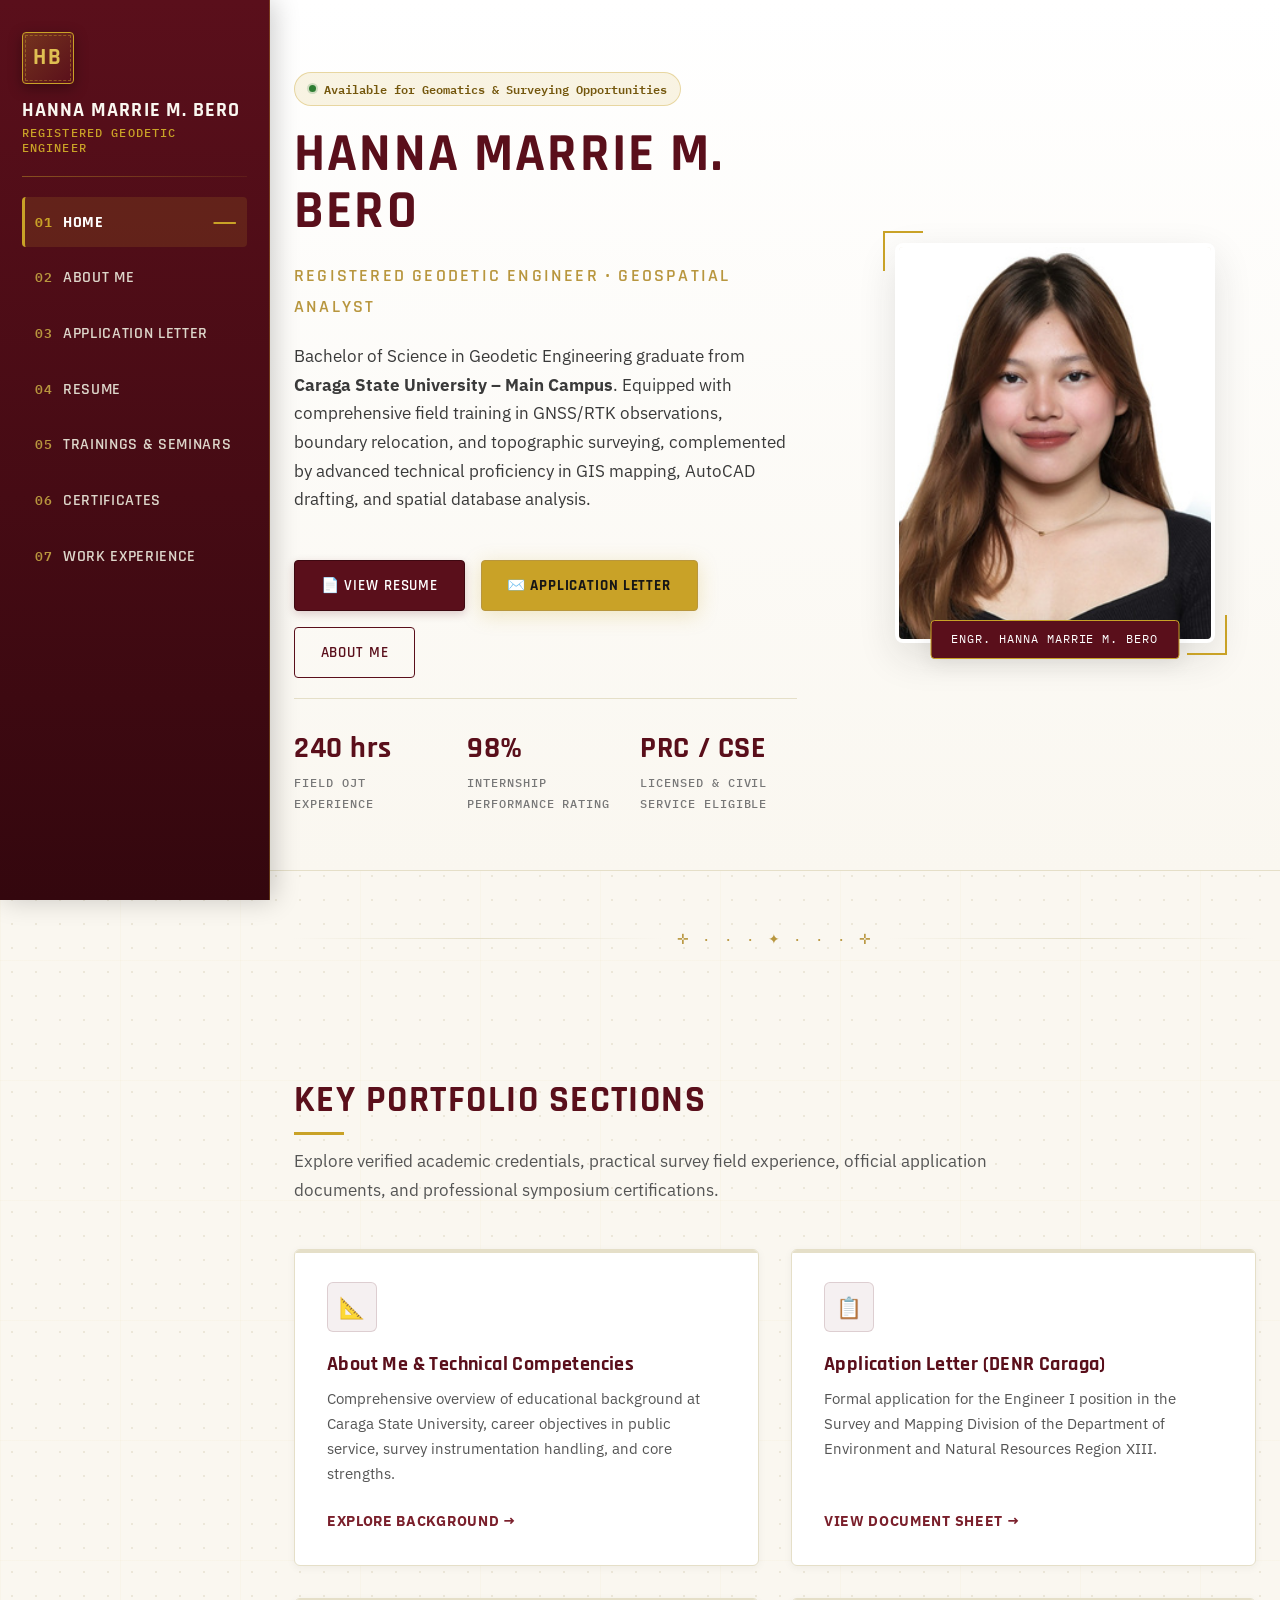
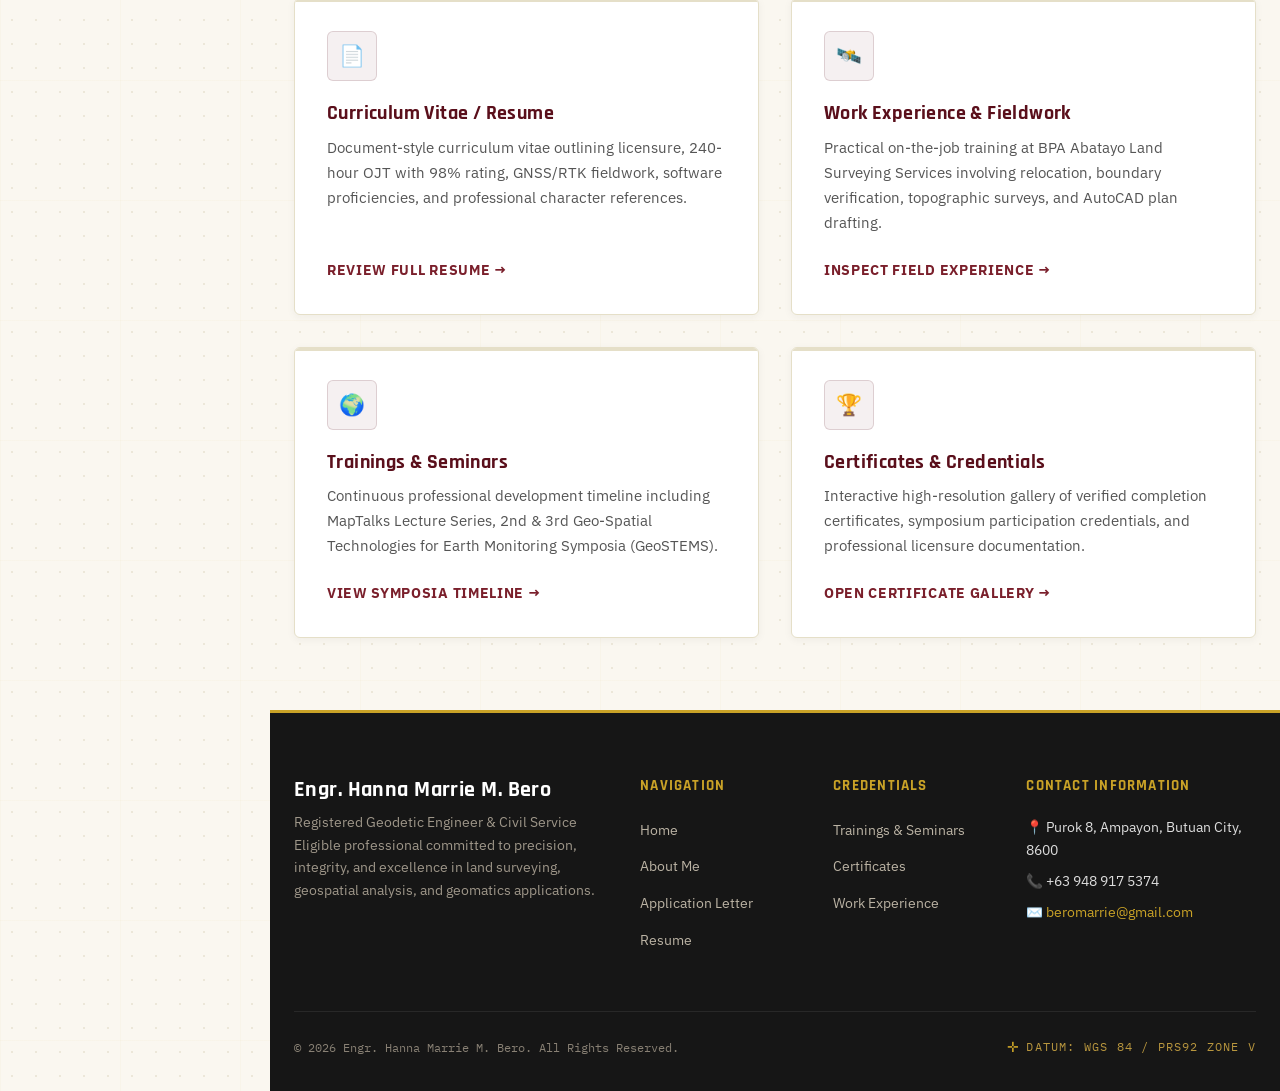
==== index.html @ 8573efa8 "Add files via upload" ====
<!DOCTYPE html>
<html lang="en">
<head>
  <meta charset="UTF-8">
  <meta name="viewport" content="width=device-width, initial-scale=1.0">
  <title>Hanna Marrie M. Bero | Registered Geodetic Engineer - Professional ePortfolio</title>
  <meta name="description" content="Official ePortfolio of Hanna Marrie M. Bero, Registered Geodetic Engineer and BS Geodetic Engineering graduate from Caraga State University. Specializing in land surveying, GIS, remote sensing, and cartography.">
  <link rel="preconnect" href="https://fonts.googleapis.com">
  <link rel="preconnect" href="https://fonts.gstatic.com" crossorigin>
  <link href="https://fonts.googleapis.com/css2?family=IBM+Plex+Mono:wght@400;500;600&family=IBM+Plex+Sans:ital,wght@0,300;0,400;0,500;0,600;0,700;1,400&family=Rajdhani:wght@500;600;700&display=swap" rel="stylesheet">
  <link rel="stylesheet" href="assets/css/style.css">
  <link rel="icon" href="data:image/svg+xml,<svg xmlns=%22http://www.w3.org/2000/svg%22 viewBox=%220 0 100 100%22><text y=%22.9em%22 font-size=%2290%22>📐</text></svg>">
</head>
<body class="bg-grid-overlay">

  <!-- Primary Site Header & Navigation -->
    <!-- Mobile Header (Visible only on mobile/tablet screens <= 992px) -->
  <!-- Mobile Header (Visible only on mobile/tablet screens <= 992px) -->
  <header class="mobile-topbar">
    <div class="mobile-topbar-left">
      <button id="sidebarToggle" class="mobile-toggle-btn" aria-label="Open Navigation Menu">☰</button>
      <a href="index.html" class="mobile-brand">
        <div class="mobile-brand-monogram">HB</div>
        <div class="mobile-brand-text">
          <div class="mobile-brand-name">Hanna Marrie M. Bero</div>
          <div class="mobile-brand-title">Registered Geodetic Engineer</div>
        </div>
      </a>
    </div>
  </header>

  <!-- Sidebar Backdrop (for Mobile Drawer) -->
  <div id="sidebarBackdrop" class="sidebar-backdrop"></div>

  <!-- Primary Fixed Vertical Sidebar Navigation -->
  <aside id="sidebarNav" class="sidebar-nav" aria-label="Primary Navigation">
    <div class="sidebar-header">
      <button id="sidebarCloseBtn" class="sidebar-close-btn" aria-label="Close Navigation">&times;</button>
      <a href="index.html" class="sidebar-brand">
        <div class="sidebar-monogram">HB</div>
        <div class="sidebar-brand-text">
          <div class="sidebar-name">HANNA MARRIE M. BERO</div>
          <div class="sidebar-title">Registered Geodetic Engineer</div>
        </div>
      </a>
    </div>

    <div class="sidebar-divider"></div>

    <nav class="sidebar-menu">
      <a href="index.html" class="sidebar-nav-item active">
        <span class="nav-num">01</span>
        <span class="nav-label">Home</span>
        <span class="active-indicator">━━━</span>
      </a>
      <a href="about.html" class="sidebar-nav-item">
        <span class="nav-num">02</span>
        <span class="nav-label">About Me</span>
      </a>
      <a href="application-letter.html" class="sidebar-nav-item">
        <span class="nav-num">03</span>
        <span class="nav-label">Application Letter</span>
      </a>
      <a href="resume.html" class="sidebar-nav-item">
        <span class="nav-num">04</span>
        <span class="nav-label">Resume</span>
      </a>
      <a href="trainings.html" class="sidebar-nav-item">
        <span class="nav-num">05</span>
        <span class="nav-label">Trainings & Seminars</span>
      </a>
      <a href="certificates.html" class="sidebar-nav-item">
        <span class="nav-num">06</span>
        <span class="nav-label">Certificates</span>
      </a>
      <a href="experience.html" class="sidebar-nav-item">
        <span class="nav-num">07</span>
        <span class="nav-label">Work Experience</span>
      </a>
    </nav>
  </aside>

  <!-- Main Content -->
  <div class="site-main-layout">
  <main>
    <!-- Editorial Hero Section -->
    <section class="hero-section">
      <div class="container hero-grid">
        <div class="hero-content">
          <div class="hero-status-tag">
            <span class="status-dot"></span>
            <span>Available for Geomatics & Surveying Opportunities</span>
          </div>

          <h1 class="hero-name">HANNA MARRIE M. BERO</h1>
          <div class="hero-title">
            REGISTERED GEODETIC ENGINEER • GEOSPATIAL ANALYST
          </div>

          <p class="hero-bio">
            Bachelor of Science in Geodetic Engineering graduate from <strong>Caraga State University – Main Campus</strong>. Equipped with comprehensive field training in GNSS/RTK observations, boundary relocation, and topographic surveying, complemented by advanced technical proficiency in GIS mapping, AutoCAD drafting, and spatial database analysis.
          </p>

          <div class="hero-actions">
            <a href="resume.html" class="btn btn-primary">
              <span>📄 View Resume</span>
            </a>
            <a href="application-letter.html" class="btn btn-gold">
              <span>✉️ Application Letter</span>
            </a>
            <a href="about.html" class="btn btn-outline">
              <span>About Me</span>
            </a>
          </div>

          <div class="hero-highlights">
            <div class="stat-card">
              <span class="stat-number">240 hrs</span>
              <span class="stat-label">Field OJT Experience</span>
            </div>
            <div class="stat-card">
              <span class="stat-number">98%</span>
              <span class="stat-label">Internship Performance Rating</span>
            </div>
            <div class="stat-card">
              <span class="stat-number">PRC / CSE</span>
              <span class="stat-label">Licensed & Civil Service Eligible</span>
            </div>
          </div>
        </div>

        <!-- Portrait Frame with Precision Survey Reticles -->
        <div class="hero-visual">
          <div class="portrait-frame">
            <div class="portrait-container">
              <img src="assets/images/hanna-marrie-bero.jpg" alt="Engr. Hanna Marrie M. Bero - Registered Geodetic Engineer" class="portrait-image">
            </div>
            <div class="portrait-badge">
              ENGR. HANNA MARRIE M. BERO
            </div>
          </div>
        </div>
      </div>
    </section>

    <!-- Geospatial Divider -->
    <div class="container">
      <div class="geodetic-divider">
        <span class="geodetic-divider-icon">✛ · · · ✦ · · · ✛</span>
      </div>
    </div>

    <!-- Portfolio Quick Overview Section -->
    <section class="overview-section">
      <div class="container">
        <div class="section-header">
          <h2 class="section-title">Key Portfolio Sections</h2>
          <p class="section-lead">
            Explore verified academic credentials, practical survey field experience, official application documents, and professional symposium certifications.
          </p>
        </div>

        <div class="overview-grid">
          <!-- Card 1: About Me -->
          <div class="overview-card">
            <div class="card-icon-box">📐</div>
            <h3 class="card-title">About Me & Technical Competencies</h3>
            <p class="card-description">
              Comprehensive overview of educational background at Caraga State University, career objectives in public service, survey instrumentation handling, and core strengths.
            </p>
            <a href="about.html" class="card-link">Explore Background →</a>
          </div>

          <!-- Card 2: Application Letter -->
          <div class="overview-card">
            <div class="card-icon-box">📋</div>
            <h3 class="card-title">Application Letter (DENR Caraga)</h3>
            <p class="card-description">
              Formal application for the Engineer I position in the Survey and Mapping Division of the Department of Environment and Natural Resources Region XIII.
            </p>
            <a href="application-letter.html" class="card-link">View Document Sheet →</a>
          </div>

          <!-- Card 3: Resume -->
          <div class="overview-card">
            <div class="card-icon-box">📄</div>
            <h3 class="card-title">Curriculum Vitae / Resume</h3>
            <p class="card-description">
              Document-style curriculum vitae outlining licensure, 240-hour OJT with 98% rating, GNSS/RTK fieldwork, software proficiencies, and professional character references.
            </p>
            <a href="resume.html" class="card-link">Review Full Resume →</a>
          </div>

          <!-- Card 4: Work Experience -->
          <div class="overview-card">
            <div class="card-icon-box">🛰️</div>
            <h3 class="card-title">Work Experience & Fieldwork</h3>
            <p class="card-description">
              Practical on-the-job training at BPA Abatayo Land Surveying Services involving relocation, boundary verification, topographic surveys, and AutoCAD plan drafting.
            </p>
            <a href="experience.html" class="card-link">Inspect Field Experience →</a>
          </div>

          <!-- Card 5: Trainings & Seminars -->
          <div class="overview-card">
            <div class="card-icon-box">🌍</div>
            <h3 class="card-title">Trainings & Seminars</h3>
            <p class="card-description">
              Continuous professional development timeline including MapTalks Lecture Series, 2nd & 3rd Geo-Spatial Technologies for Earth Monitoring Symposia (GeoSTEMS).
            </p>
            <a href="trainings.html" class="card-link">View Symposia Timeline →</a>
          </div>

          <!-- Card 6: Certificates -->
          <div class="overview-card">
            <div class="card-icon-box">🏆</div>
            <h3 class="card-title">Certificates & Credentials</h3>
            <p class="card-description">
              Interactive high-resolution gallery of verified completion certificates, symposium participation credentials, and professional licensure documentation.
            </p>
            <a href="certificates.html" class="card-link">Open Certificate Gallery →</a>
          </div>
        </div>
      </div>
    </section>
  </main>

  <!-- Site Footer -->
  <footer class="site-footer">
    <div class="container">
      <div class="footer-grid">
        <div class="footer-brand">
          <h3>Engr. Hanna Marrie M. Bero</h3>
          <p>
            Registered Geodetic Engineer & Civil Service Eligible professional committed to precision, integrity, and excellence in land surveying, geospatial analysis, and geomatics applications.
          </p>
        </div>

        <div class="footer-col">
          <h4>Navigation</h4>
          <ul class="footer-nav">
            <li><a href="index.html">Home</a></li>
            <li><a href="about.html">About Me</a></li>
            <li><a href="application-letter.html">Application Letter</a></li>
            <li><a href="resume.html">Resume</a></li>
          </ul>
        </div>

        <div class="footer-col">
          <h4>Credentials</h4>
          <ul class="footer-nav">
            <li><a href="trainings.html">Trainings & Seminars</a></li>
            <li><a href="certificates.html">Certificates</a></li>
            <li><a href="experience.html">Work Experience</a></li>
          </ul>
        </div>

        <div class="footer-col">
          <h4>Contact Information</h4>
          <p style="font-size:0.85rem; margin-bottom:0.5rem; color:#DDD;">📍 Purok 8, Ampayon, Butuan City, 8600</p>
          <p style="font-size:0.85rem; margin-bottom:0.5rem; color:#DDD;">📞 +63 948 917 5374</p>
          <p style="font-size:0.85rem; margin-bottom:0.5rem; color:#DDD;">✉️ <a href="mailto:beromarrie@gmail.com" style="color:var(--color-gold);">beromarrie@gmail.com</a></p>
        </div>
      </div>

      <div class="footer-bottom">
        <div>© 2026 Engr. Hanna Marrie M. Bero. All Rights Reserved.</div>
        <div class="coordinate-tag">DATUM: WGS 84 / PRS92 ZONE V</div>
      </div>
    </div>
  </footer>
  </div>

  <script src="assets/js/main.js"></script>
</body>
</html>
---- assets/css/style.css ----
/* ==========================================================================
   GEODETIC ENGINEERING ePORTFOLIO - DESIGN SYSTEM
   Engineering & Geospatial Theme: Rajdhani, IBM Plex Sans & IBM Plex Mono
   Deep Maroon, Gold, Cream & Charcoal
   ========================================================================== */

@import url('https://fonts.googleapis.com/css2?family=IBM+Plex+Mono:wght@400;500;600&family=IBM+Plex+Sans:ital,wght@0,300;0,400;0,500;0,600;0,700;1,400&family=Rajdhani:wght@500;600;700&display=swap');

:root {
  /* Brand Color Palette */
  --color-maroon-deep: #5A0F1B;
  --color-maroon-rich: #7A1F2B;
  --color-maroon-dark: #3E0811;
  --color-maroon-light: #942939;
  --color-maroon-subtle: rgba(90, 15, 27, 0.06);

  --color-gold: #C9A227;
  --color-gold-muted: #B8963E;
  --color-gold-light: #DFBF52;
  --color-gold-soft: rgba(201, 162, 39, 0.12);
  --color-gold-border: rgba(201, 162, 39, 0.35);

  --color-cream: #FAF7F0;
  --color-cream-light: #FCFAF6;
  --color-cream-dark: #F0EADB;
  --color-white: #FFFFFF;

  --color-charcoal: #222222;
  --color-charcoal-deep: #161616;
  --color-charcoal-light: #3A3A3A;
  --color-slate: #555555;
  --color-muted: #777777;
  --color-border: #E5DFC8;
  --color-border-light: #ECE7D9;

  /* Typography System (Engineering / Geospatial Identity) */
  --font-heading: 'Rajdhani', -apple-system, BlinkMacSystemFont, 'Segoe UI', Roboto, sans-serif;
  --font-sans: 'IBM Plex Sans', -apple-system, BlinkMacSystemFont, 'Segoe UI', Roboto, sans-serif;
  --font-mono: 'IBM Plex Mono', 'SFMono-Regular', Consolas, 'Liberation Mono', Menlo, monospace;

  /* Aliases */
  --font-editorial: var(--font-heading);
  --font-serif: var(--font-heading);

  /* Elevation & Shadows */
  --shadow-sm: 0 2px 8px rgba(34, 34, 34, 0.05);
  --shadow-md: 0 6px 20px rgba(34, 34, 34, 0.08);
  --shadow-lg: 0 14px 38px rgba(34, 34, 34, 0.12);
  --shadow-paper: 0 10px 35px rgba(0, 0, 0, 0.10), 0 2px 6px rgba(0, 0, 0, 0.06);
  --shadow-gold: 0 4px 20px rgba(201, 162, 39, 0.25);

  /* Layout */
  --max-width: 1200px;
  --header-height: 80px;
  --sidebar-width: 270px;
  --transition: all 0.25s cubic-bezier(0.16, 1, 0.3, 1);
}

/* ==========================================================================
   Base & Reset
   ========================================================================== */
*, *::before, *::after {
  box-sizing: border-box;
  margin: 0;
  padding: 0;
}

html {
  scroll-behavior: smooth;
  font-size: 16px;
  background-color: var(--color-cream);
  color: var(--color-charcoal);
}

html, body {
  overflow-x: hidden;
  max-width: 100vw;
  width: 100%;
}

body {
  font-family: var(--font-sans);
  line-height: 1.7;
  color: var(--color-charcoal);
  background-color: var(--color-cream);
  overflow-x: hidden;
  min-height: 100vh;
  display: flex;
  flex-direction: column;
}

/* Geodetic Grid Background Pattern */
.bg-grid-overlay {
  background-image: 
    radial-gradient(var(--color-border-light) 1px, transparent 1px),
    linear-gradient(to right, rgba(201, 162, 39, 0.03) 1px, transparent 1px),
    linear-gradient(to bottom, rgba(201, 162, 39, 0.03) 1px, transparent 1px);
  background-size: 24px 24px, 120px 120px, 120px 120px;
}

/* Typography Defaults */
h1, h2, h3, h4, h5, h6 {
  color: var(--color-maroon-deep);
  font-family: var(--font-heading);
  font-weight: 700;
  line-height: 1.2;
  letter-spacing: 0.03em;
}

h1, h2 {
  font-family: var(--font-heading);
  letter-spacing: 0.03em;
}

h3, h4 {
  font-family: var(--font-heading);
  letter-spacing: 0.02em;
}

p {
  font-family: var(--font-sans);
  font-size: 0.98rem;
  line-height: 1.7;
  margin-bottom: 1.15rem;
  color: var(--color-charcoal-light);
}

p:last-child {
  margin-bottom: 0;
}

a {
  color: var(--color-maroon-rich);
  text-decoration: none;
  transition: var(--transition);
}

a:hover {
  color: var(--color-gold);
}

img {
  max-width: 100%;
  height: auto;
  display: block;
}

/* Container */
.container {
  width: 100%;
  max-width: var(--max-width);
  margin-left: auto;
  margin-right: auto;
  padding-left: 1.5rem;
  padding-right: 1.5rem;
}

/* Coordinate / Reticle Accents */
.coordinate-tag {
  font-family: var(--font-mono);
  font-size: 0.75rem;
  letter-spacing: 0.1em;
  color: var(--color-gold-muted);
  text-transform: uppercase;
  display: inline-flex;
  align-items: center;
  gap: 0.4rem;
}

.coordinate-tag::before {
  content: "✛";
  color: var(--color-gold);
  font-size: 0.85rem;
}

/* Top Utility Banner */
.top-meta-bar {
  background-color: var(--color-charcoal-deep);
  color: #D2CABA;
  font-size: 0.78rem;
  font-family: var(--font-mono);
  border-bottom: 1px solid rgba(201, 162, 39, 0.25);
  padding: 0.4rem 0;
}

.top-meta-inner {
  display: flex;
  justify-content: space-between;
  align-items: center;
  flex-wrap: wrap;
  gap: 0.5rem;
}

.meta-group {
  display: flex;
  align-items: center;
  gap: 1.25rem;
}

.meta-item {
  display: inline-flex;
  align-items: center;
  gap: 0.4rem;
}

.meta-item i, .meta-item span.icon {
  color: var(--color-gold);
}

/* ==========================================================================
   Left-Side Vertical Navigation & App Layout
   ========================================================================== */

/* Fixed Vertical Sidebar (Desktop) */
.sidebar-nav {
  position: fixed;
  top: 0;
  left: 0;
  bottom: 0;
  width: var(--sidebar-width);
  height: 100vh;
  background: linear-gradient(180deg, #5A0F1B 0%, #460B14 55%, #34070E 100%);
  border-right: 1px solid rgba(201, 162, 39, 0.3);
  box-shadow: 4px 0 25px rgba(0, 0, 0, 0.2);
  display: flex;
  flex-direction: column;
  justify-content: space-between;
  z-index: 1050;
  overflow-y: auto;
  overflow-x: hidden;
  padding: 2rem 1.35rem 1.5rem;
  transition: transform 0.3s cubic-bezier(0.4, 0, 0.2, 1);
}

.sidebar-nav::-webkit-scrollbar {
  width: 4px;
}
.sidebar-nav::-webkit-scrollbar-thumb {
  background: rgba(201, 162, 39, 0.25);
  border-radius: 4px;
}

/* Sidebar Close Button (Mobile Only) */
.sidebar-close-btn {
  display: none;
  position: absolute;
  top: 1rem;
  right: 1rem;
  background: rgba(255, 255, 255, 0.08);
  border: 1px solid rgba(201, 162, 39, 0.35);
  color: var(--color-gold);
  font-size: 1.3rem;
  width: 32px;
  height: 32px;
  border-radius: 4px;
  cursor: pointer;
  align-items: center;
  justify-content: center;
  line-height: 1;
  transition: var(--transition);
}
.sidebar-close-btn:hover {
  background: rgba(201, 162, 39, 0.25);
  color: #FFFFFF;
}

/* Sidebar Header & Monogram */
.sidebar-header {
  position: relative;
}

.sidebar-brand {
  display: flex;
  flex-direction: column;
  gap: 0.9rem;
  text-decoration: none;
}

.sidebar-monogram {
  width: 52px;
  height: 52px;
  background: linear-gradient(135deg, rgba(201, 162, 39, 0.25), rgba(90, 15, 27, 0.9));
  border: 1.5px solid var(--color-gold);
  border-radius: 4px;
  display: flex;
  align-items: center;
  justify-content: center;
  color: var(--color-gold-light);
  font-family: var(--font-heading);
  font-weight: 700;
  font-size: 1.45rem;
  letter-spacing: 0.05em;
  box-shadow: 0 4px 14px rgba(0, 0, 0, 0.35);
  position: relative;
}

.sidebar-monogram::after {
  content: "";
  position: absolute;
  inset: 2px;
  border: 1px dashed rgba(201, 162, 39, 0.45);
  pointer-events: none;
}

.sidebar-brand-text {
  display: flex;
  flex-direction: column;
  gap: 0.25rem;
}

.sidebar-name {
  font-family: var(--font-heading);
  font-size: 1.25rem;
  font-weight: 700;
  color: #FAF7F0;
  letter-spacing: 0.06em;
  text-transform: uppercase;
  line-height: 1.2;
}

.sidebar-title {
  font-family: var(--font-mono);
  font-size: 0.72rem;
  font-weight: 500;
  color: var(--color-gold);
  letter-spacing: 0.1em;
  text-transform: uppercase;
  line-height: 1.3;
}

/* Sidebar Thin Gold Divider */
.sidebar-divider {
  height: 1px;
  background: linear-gradient(90deg, rgba(201, 162, 39, 0.45) 0%, rgba(201, 162, 39, 0.1) 100%);
  margin: 1.25rem 0 1.25rem;
}

/* Vertical Menu Items */
.sidebar-menu {
  display: flex;
  flex-direction: column;
  gap: 0.35rem;
  list-style: none;
  padding: 0;
  margin: 0;
  flex-grow: 1;
}

.sidebar-nav-item {
  display: flex;
  align-items: center;
  padding: 0.7rem 0.85rem;
  border-radius: 4px;
  text-decoration: none;
  font-family: var(--font-heading);
  font-size: 1.02rem;
  font-weight: 600;
  letter-spacing: 0.04em;
  color: #DDD6CA;
  transition: all 0.22s ease;
  position: relative;
}

.sidebar-nav-item .nav-num {
  font-family: var(--font-mono);
  font-size: 0.8rem;
  font-weight: 600;
  color: var(--color-gold-muted);
  width: 28px;
  letter-spacing: 0.05em;
  transition: color 0.2s ease;
}

.sidebar-nav-item .nav-label {
  flex-grow: 1;
  letter-spacing: 0.04em;
  text-transform: uppercase;
  white-space: nowrap;
  transition: color 0.2s ease;
}

.sidebar-nav-item .active-indicator {
  display: none;
  color: var(--color-gold);
  font-family: var(--font-mono);
  font-size: 0.85rem;
  font-weight: 700;
  letter-spacing: -0.1em;
  margin-left: 0.5rem;
}

.sidebar-nav-item:hover {
  background: rgba(201, 162, 39, 0.1);
  color: #FFFFFF;
  transform: translateX(3px);
}

.sidebar-nav-item:hover .nav-num {
  color: var(--color-gold);
}

/* Active Page Indicator (Subtle highlight, gold accent, clean & non-bulky) */
.sidebar-nav-item.active {
  background: rgba(201, 162, 39, 0.14);
  color: #FFFFFF;
  border-left: 3px solid var(--color-gold);
  padding-left: calc(0.85rem - 3px);
}

.sidebar-nav-item.active .nav-num {
  color: var(--color-gold);
  font-weight: 700;
}

.sidebar-nav-item.active .nav-label {
  color: #FFFFFF;
  font-weight: 700;
}

.sidebar-nav-item.active .active-indicator {
  display: inline-block;
}

/* Main Website Content Area (Starts After Sidebar) */
.site-main-layout {
  margin-left: var(--sidebar-width);
  width: calc(100% - var(--sidebar-width));
  min-height: 100vh;
  display: flex;
  flex-direction: column;
  position: relative;
  background-color: var(--color-bg-primary);
  transition: margin-left 0.3s ease, width 0.3s ease;
}

.site-main-layout > main {
  flex-grow: 1;
}

/* Mobile Topbar & Overlay (Hidden on Desktop) */
.mobile-topbar {
  display: none;
}

.sidebar-backdrop {
  display: none;
  position: fixed;
  inset: 0;
  background: rgba(18, 18, 20, 0.68);
  backdrop-filter: blur(3px);
  z-index: 1040;
  opacity: 0;
  transition: opacity 0.3s ease;
}

/* ==========================================================================
   Buttons & UI Elements
   ========================================================================== */
.btn {
  display: inline-flex;
  align-items: center;
  justify-content: center;
  gap: 0.55rem;
  padding: 0.75rem 1.6rem;
  font-size: 0.92rem;
  font-weight: 600;
  letter-spacing: 0.06em;
  border-radius: 4px;
  cursor: pointer;
  transition: var(--transition);
  border: 1px solid transparent;
  text-transform: uppercase;
  font-family: var(--font-heading);
}

.btn-primary {
  background-color: var(--color-maroon-deep);
  color: var(--color-white);
  border-color: var(--color-maroon-dark);
  box-shadow: 0 3px 10px rgba(90, 15, 27, 0.2);
}

.btn-primary:hover {
  background-color: var(--color-maroon-rich);
  color: var(--color-cream);
  border-color: var(--color-gold);
  transform: translateY(-2px);
  box-shadow: 0 6px 16px rgba(90, 15, 27, 0.3);
}

.btn-gold {
  background-color: var(--color-gold);
  color: var(--color-charcoal-deep);
  border-color: var(--color-gold-muted);
  box-shadow: var(--shadow-gold);
  font-weight: 700;
}

.btn-gold:hover {
  background-color: var(--color-gold-light);
  transform: translateY(-2px);
  box-shadow: 0 6px 22px rgba(201, 162, 39, 0.35);
}

.btn-outline {
  background-color: transparent;
  color: var(--color-maroon-deep);
  border: 1.5px solid var(--color-maroon-deep);
}

.btn-outline:hover {
  background-color: var(--color-maroon-deep);
  color: var(--color-white);
  transform: translateY(-2px);
}

.btn-outline-gold {
  background-color: transparent;
  color: var(--color-gold-muted);
  border: 1.5px solid var(--color-gold);
}

.btn-outline-gold:hover {
  background-color: var(--color-gold);
  color: var(--color-charcoal-deep);
  transform: translateY(-2px);
}

.btn-sm {
  padding: 0.45rem 1rem;
  font-size: 0.78rem;
}

/* Badge Styles */
.badge {
  display: inline-flex;
  align-items: center;
  gap: 0.35rem;
  padding: 0.3rem 0.75rem;
  font-size: 0.75rem;
  font-weight: 600;
  text-transform: uppercase;
  letter-spacing: 0.06em;
  border-radius: 4px;
}

.badge-maroon {
  background-color: var(--color-maroon-subtle);
  color: var(--color-maroon-deep);
  border: 1px solid rgba(90, 15, 27, 0.2);
}

.badge-gold {
  background-color: var(--color-gold-soft);
  color: #7D6315;
  border: 1px solid var(--color-gold-border);
}

.badge-outline {
  border: 1px solid var(--color-border);
  color: var(--color-slate);
}

/* Section Header Component */
.section-header {
  margin-bottom: 2.8rem;
  position: relative;
}

.section-eyebrow {
  display: none !important;
}

.section-title {
  font-family: var(--font-heading);
  font-size: 2.3rem;
  font-weight: 700;
  letter-spacing: 0.04em;
  text-transform: uppercase;
  color: var(--color-maroon-deep);
  position: relative;
  display: inline-block;
  padding-bottom: 0.75rem;
}

.section-title::after {
  content: "";
  position: absolute;
  bottom: 0;
  left: 0;
  width: 50px;
  height: 3px;
  background-color: var(--color-gold);
}

.section-lead {
  font-family: var(--font-sans);
  font-size: 1.05rem;
  color: var(--color-slate);
  max-width: 720px;
  margin-top: 0.75rem;
  line-height: 1.7;
}

/* Section Divider with Surveyor Crosshair */
.geodetic-divider {
  display: flex;
  align-items: center;
  justify-content: center;
  gap: 1rem;
  margin: 3.5rem 0;
  color: var(--color-gold);
}

.geodetic-divider::before,
.geodetic-divider::after {
  content: "";
  flex: 1;
  height: 1px;
  background: linear-gradient(to right, transparent, var(--color-border), transparent);
}

.geodetic-divider-icon {
  font-family: var(--font-mono);
  font-size: 0.9rem;
  color: var(--color-gold-muted);
  letter-spacing: 0.2em;
}

/* ==========================================================================
   Hero Section (Home)
   ========================================================================== */
.hero-section {
  padding: 4.5rem 0 3.5rem;
  position: relative;
  background: linear-gradient(180deg, var(--color-white) 0%, var(--color-cream) 100%);
  border-bottom: 1px solid var(--color-border);
}

.hero-grid {
  display: grid;
  grid-template-columns: 1.25fr 1fr;
  gap: 3.5rem;
  align-items: center;
}

.hero-content {
  display: flex;
  flex-direction: column;
  gap: 1.25rem;
}

.hero-status-tag {
  display: inline-flex;
  align-items: center;
  gap: 0.5rem;
  background-color: var(--color-gold-soft);
  border: 1px solid var(--color-gold-border);
  padding: 0.35rem 0.85rem;
  border-radius: 50px;
  font-family: var(--font-mono);
  font-size: 0.75rem;
  color: #74570D;
  font-weight: 600;
  width: fit-content;
}

.status-dot {
  width: 7px;
  height: 7px;
  background-color: #2E7D32;
  border-radius: 50%;
  display: inline-block;
  box-shadow: 0 0 0 2px rgba(46, 125, 50, 0.2);
}

.hero-name {
  font-family: var(--font-heading);
  font-size: 3.4rem;
  font-weight: 700;
  line-height: 1.05;
  color: var(--color-maroon-deep);
  letter-spacing: 0.04em;
  text-transform: uppercase;
}

.hero-title {
  font-family: var(--font-heading);
  font-size: 1.15rem;
  font-weight: 600;
  font-style: normal;
  color: var(--color-gold-muted);
  letter-spacing: 0.12em;
  text-transform: uppercase;
  display: flex;
  align-items: center;
  gap: 0.75rem;
}

.hero-title::after {
  content: "";
  flex: 1;
  height: 1px;
  background-color: var(--color-border);
}

.hero-bio {
  font-family: var(--font-sans);
  font-size: 1.05rem;
  color: var(--color-charcoal-light);
  line-height: 1.7;
}

.hero-actions {
  display: flex;
  flex-wrap: wrap;
  gap: 1rem;
  margin-top: 0.5rem;
}

.hero-highlights {
  display: grid;
  grid-template-columns: repeat(3, 1fr);
  gap: 1rem;
  padding-top: 1.5rem;
  border-top: 1px solid var(--color-border);
}

.stat-card {
  display: flex;
  flex-direction: column;
}

.stat-number {
  font-family: var(--font-heading);
  font-size: 1.85rem;
  font-weight: 700;
  color: var(--color-maroon-deep);
  letter-spacing: 0.02em;
}

.stat-label {
  font-family: var(--font-mono);
  font-size: 0.74rem;
  color: var(--color-muted);
  text-transform: uppercase;
  letter-spacing: 0.08em;
  font-weight: 500;
}

/* Hero Portrait Frame */
.hero-visual {
  display: flex;
  justify-content: center;
  position: relative;
}

.portrait-frame {
  position: relative;
  width: 320px;
  max-width: 100%;
}

.portrait-container {
  position: relative;
  border-radius: 8px;
  overflow: hidden;
  box-shadow: var(--shadow-lg);
  border: 4px solid var(--color-white);
  aspect-ratio: 4 / 5;
  background-color: var(--color-cream-dark);
}

.portrait-image {
  width: 100%;
  height: 100%;
  object-fit: cover;
  object-position: center top;
  transition: transform 0.4s ease;
}

.portrait-frame:hover .portrait-image {
  transform: scale(1.03);
}

/* Survey Reticle / Precision Corners */
.portrait-frame::before {
  content: "";
  position: absolute;
  top: -12px;
  left: -12px;
  width: 40px;
  height: 40px;
  border-top: 2px solid var(--color-gold);
  border-left: 2px solid var(--color-gold);
  z-index: 2;
}

.portrait-frame::after {
  content: "";
  position: absolute;
  bottom: -12px;
  right: -12px;
  width: 40px;
  height: 40px;
  border-bottom: 2px solid var(--color-gold);
  border-right: 2px solid var(--color-gold);
  z-index: 2;
}

.portrait-badge {
  position: absolute;
  bottom: -16px;
  left: 50%;
  transform: translateX(-50%);
  background-color: var(--color-maroon-deep);
  color: var(--color-white);
  padding: 0.5rem 1.25rem;
  border-radius: 4px;
  border: 1px solid var(--color-gold);
  font-family: var(--font-mono);
  font-size: 0.75rem;
  letter-spacing: 0.08em;
  white-space: nowrap;
  box-shadow: var(--shadow-md);
  z-index: 3;
}

/* ==========================================================================
   Home Quick Overview Cards
   ========================================================================== */
.overview-section {
  padding: 4.5rem 0;
}

.overview-grid {
  display: grid;
  grid-template-columns: repeat(auto-fit, minmax(320px, 1fr));
  gap: 2rem;
}

.overview-card {
  background-color: var(--color-white);
  border: 1px solid var(--color-border);
  border-radius: 6px;
  padding: 2rem;
  display: flex;
  flex-direction: column;
  justify-content: space-between;
  box-shadow: var(--shadow-sm);
  transition: var(--transition);
  position: relative;
  overflow: hidden;
}

.overview-card::before {
  content: "";
  position: absolute;
  top: 0;
  left: 0;
  right: 0;
  height: 3px;
  background-color: var(--color-border);
  transition: var(--transition);
}

.overview-card:hover {
  transform: translateY(-4px);
  box-shadow: var(--shadow-md);
  border-color: var(--color-gold-border);
}

.overview-card:hover::before {
  background-color: var(--color-maroon-deep);
}

.card-icon-box {
  width: 50px;
  height: 50px;
  background-color: var(--color-maroon-subtle);
  color: var(--color-maroon-deep);
  border: 1px solid rgba(90, 15, 27, 0.15);
  border-radius: 6px;
  display: flex;
  align-items: center;
  justify-content: center;
  font-size: 1.3rem;
  margin-bottom: 1.25rem;
}

.card-title {
  font-family: var(--font-heading);
  font-size: 1.25rem;
  color: var(--color-maroon-deep);
  margin-bottom: 0.6rem;
}

.card-description {
  font-size: 0.92rem;
  color: var(--color-slate);
  margin-bottom: 1.5rem;
}

.card-link {
  display: inline-flex;
  align-items: center;
  gap: 0.4rem;
  font-size: 0.85rem;
  font-weight: 700;
  color: var(--color-maroon-rich);
  text-transform: uppercase;
  letter-spacing: 0.05em;
  margin-top: auto;
}

.card-link:hover {
  color: var(--color-gold);
  gap: 0.65rem;
}

/* ==========================================================================
   Document Viewers (A4 Simulation for Application Letter & Resume)
   ========================================================================== */
.document-page-wrapper {
  padding: 3rem 0 5rem;
  background: radial-gradient(circle at center top, #F7F3E9, #ECE6D8);
  min-height: calc(100vh - var(--header-height));
}

.document-toolbar {
  background-color: var(--color-white);
  border: 1px solid var(--color-border);
  border-radius: 6px;
  padding: 0.85rem 1.5rem;
  display: flex;
  align-items: center;
  justify-content: space-between;
  flex-wrap: wrap;
  gap: 1rem;
  margin-bottom: 2rem;
  box-shadow: var(--shadow-sm);
  position: relative;
}

.doc-info {
  display: flex;
  align-items: center;
  gap: 0.75rem;
}

.doc-title {
  font-family: var(--font-heading);
  font-size: 1.1rem;
  color: var(--color-maroon-deep);
  font-weight: 700;
}

.doc-meta {
  font-family: var(--font-mono);
  font-size: 0.75rem;
  color: var(--color-muted);
}

.doc-actions {
  display: flex;
  align-items: center;
  gap: 0.5rem;
}

/* Pure A4 Paper Styling */
.document-viewport {
  display: flex;
  flex-direction: column;
  align-items: center;
  gap: 2.5rem;
  transition: transform 0.2s ease;
  transform-origin: top center;
}

.a4-sheet {
  width: 100%;
  max-width: 820px;
  min-height: 1160px;
  background-color: var(--color-white);
  box-shadow: var(--shadow-paper);
  border: 1px solid #DCD6C4;
  padding: 3.5rem 4rem;
  position: relative;
  color: #1A1A1A;
  font-family: var(--font-sans);
  border-radius: 2px;
}

.a4-sheet::after {
  content: "";
  position: absolute;
  bottom: 0;
  left: 0;
  right: 0;
  height: 4px;
  background: linear-gradient(to right, var(--color-maroon-deep), var(--color-gold), var(--color-maroon-deep));
}

/* Formal Application Letter Styles */
.letter-date {
  font-size: 0.95rem;
  font-weight: 500;
  margin-bottom: 2rem;
  color: #333333;
}

.recipient-block {
  margin-bottom: 2rem;
  line-height: 1.5;
  font-size: 0.95rem;
}

.recipient-name {
  font-weight: 700;
  color: var(--color-charcoal-deep);
}

.letter-salutation {
  font-size: 0.95rem;
  font-weight: 600;
  margin-bottom: 1.5rem;
}

.letter-body {
  font-size: 0.95rem;
  line-height: 1.75;
  color: #2B2B2B;
}

.letter-body p {
  margin-bottom: 1.25rem;
  text-align: justify;
}

.letter-qualification-list {
  list-style: none;
  margin: 1.25rem 0 1.5rem 1.25rem;
}

.letter-qualification-list li {
  position: relative;
  padding-left: 1.5rem;
  margin-bottom: 0.6rem;
}

.letter-qualification-list li::before {
  content: "•";
  position: absolute;
  left: 0;
  color: var(--color-maroon-deep);
  font-weight: bold;
  font-size: 1.2rem;
  line-height: 1;
}

.letter-signoff {
  margin-top: 2.5rem;
}

.letter-signature-space {
  height: 50px;
}

.signatory-name {
  font-weight: 700;
  color: var(--color-charcoal-deep);
  font-size: 1rem;
  letter-spacing: 0.05em;
  text-transform: uppercase;
}

.signatory-title {
  color: var(--color-slate);
  font-size: 0.88rem;
}

.letter-enclosures {
  margin-top: 2rem;
  padding-top: 1rem;
  border-top: 1px dashed #DDD5C2;
  font-size: 0.85rem;
}

.letter-enclosures ol {
  padding-left: 1.5rem;
  margin-top: 0.4rem;
}

/* Professional Resume Sheet Styles */
.resume-header {
  border-bottom: 2px solid var(--color-maroon-deep);
  padding-bottom: 1.25rem;
  margin-bottom: 1.5rem;
  text-align: center;
}

.resume-name {
  font-family: -apple-system, BlinkMacSystemFont, "Segoe UI", Roboto, Arial, sans-serif;
  font-size: 2.2rem;
  font-weight: 800;
  color: var(--color-maroon-deep);
  letter-spacing: 0.06em;
  line-height: 1.1;
  margin-bottom: 0.35rem;
}

.resume-contact-bar {
  font-family: var(--font-mono);
  font-size: 0.8rem;
  color: var(--color-slate);
  display: flex;
  justify-content: center;
  flex-wrap: wrap;
  gap: 0.75rem;
}

.resume-section {
  margin-bottom: 1.5rem;
}

.resume-section-title {
  font-family: -apple-system, BlinkMacSystemFont, "Segoe UI", Roboto, Arial, sans-serif;
  font-size: 1rem;
  font-weight: 700;
  color: var(--color-maroon-deep);
  text-transform: uppercase;
  letter-spacing: 0.08em;
  border-bottom: 1px solid var(--color-gold);
  padding-bottom: 0.25rem;
  margin-bottom: 0.75rem;
  display: flex;
  align-items: center;
  justify-content: space-between;
}

.resume-section-content {
  font-size: 0.9rem;
  line-height: 1.6;
  color: #2B2B2B;
}

.resume-entry {
  margin-bottom: 1.15rem;
}

.resume-entry-header {
  display: flex;
  justify-content: space-between;
  align-items: baseline;
  margin-bottom: 0.25rem;
}

.resume-entry-title {
  font-weight: 700;
  color: var(--color-charcoal-deep);
  font-size: 0.95rem;
}

.resume-entry-org {
  font-weight: 600;
  color: var(--color-maroon-rich);
}

.resume-entry-date {
  font-family: var(--font-mono);
  font-size: 0.8rem;
  color: var(--color-muted);
}

.resume-bullets {
  list-style: none;
  padding-left: 1.25rem;
}

.resume-bullets li {
  position: relative;
  padding-left: 1rem;
  margin-bottom: 0.4rem;
}

.resume-bullets li::before {
  content: "▪";
  position: absolute;
  left: 0;
  color: var(--color-gold);
  font-size: 0.9rem;
}

.ref-grid {
  display: grid;
  grid-template-columns: repeat(3, 1fr);
  gap: 1.25rem;
}

.ref-item {
  font-size: 0.85rem;
}

.ref-name {
  font-weight: 700;
  color: var(--color-charcoal-deep);
}

.ref-role {
  color: var(--color-slate);
  font-size: 0.8rem;
}

.ref-email {
  font-family: var(--font-mono);
  font-size: 0.75rem;
  color: var(--color-maroon-rich);
  word-break: break-all;
}

/* ==========================================================================
   Trainings & Seminars Timeline
   ========================================================================== */
.timeline-section {
  padding: 4rem 0;
}

.timeline-container {
  position: relative;
  max-width: 960px;
  margin: 0 auto;
  padding: 1rem 0;
}

.timeline-container::before {
  content: "";
  position: absolute;
  top: 0;
  bottom: 0;
  left: 30px;
  width: 2px;
  background: linear-gradient(180deg, var(--color-gold), var(--color-maroon-deep));
}

.timeline-item {
  position: relative;
  padding-left: 80px;
  margin-bottom: 3.5rem;
}

.timeline-item:last-child {
  margin-bottom: 1rem;
}

.timeline-marker {
  position: absolute;
  left: 20px;
  top: 4px;
  width: 22px;
  height: 22px;
  border-radius: 50%;
  background-color: var(--color-white);
  border: 3px solid var(--color-gold);
  box-shadow: 0 0 0 4px rgba(201, 162, 39, 0.2);
  z-index: 2;
  transition: var(--transition);
}

.timeline-item:hover .timeline-marker {
  background-color: var(--color-maroon-deep);
  border-color: var(--color-white);
  box-shadow: 0 0 0 4px var(--color-gold);
}

.timeline-card {
  background-color: var(--color-white);
  border: 1px solid var(--color-border);
  border-radius: 6px;
  padding: 2rem;
  box-shadow: var(--shadow-sm);
  transition: var(--transition);
  position: relative;
}

.timeline-card:hover {
  box-shadow: var(--shadow-md);
  border-color: var(--color-gold-border);
}

.timeline-meta {
  display: flex;
  align-items: center;
  flex-wrap: wrap;
  gap: 0.85rem;
  margin-bottom: 0.75rem;
}

.timeline-date {
  font-family: var(--font-mono);
  font-size: 0.78rem;
  color: var(--color-gold-muted);
  font-weight: 600;
}

.timeline-title {
  font-family: var(--font-heading);
  font-size: 1.4rem;
  color: var(--color-maroon-deep);
  margin-bottom: 0.4rem;
}

.timeline-organizer {
  font-size: 0.95rem;
  font-weight: 600;
  color: var(--color-charcoal);
  margin-bottom: 0.85rem;
}

.timeline-desc {
  font-size: 0.92rem;
  color: var(--color-slate);
  margin-bottom: 1.25rem;
  line-height: 1.65;
}

.skills-gained-box {
  background-color: var(--color-cream-light);
  border: 1px solid var(--color-border);
  border-left: 3px solid var(--color-gold);
  border-radius: 4px;
  padding: 1rem 1.25rem;
  margin-bottom: 1.5rem;
}

.skills-gained-title {
  font-size: 0.75rem;
  text-transform: uppercase;
  font-family: var(--font-mono);
  letter-spacing: 0.08em;
  color: var(--color-maroon-deep);
  font-weight: 700;
  margin-bottom: 0.5rem;
}

.skills-chips {
  display: flex;
  flex-wrap: wrap;
  gap: 0.5rem;
}

.chip {
  background-color: var(--color-white);
  border: 1px solid var(--color-border);
  padding: 0.25rem 0.65rem;
  border-radius: 4px;
  font-size: 0.78rem;
  color: var(--color-charcoal);
}

.timeline-actions {
  display: flex;
  gap: 0.75rem;
  flex-wrap: wrap;
}

/* ==========================================================================
   Certificates Gallery & Lightbox
   ========================================================================== */
.cert-gallery-section {
  padding: 4rem 0;
}

.cert-filter-bar {
  display: flex;
  align-items: center;
  gap: 0.5rem;
  flex-wrap: wrap;
  margin-bottom: 2.5rem;
}

/* ==========================================================================
   Credential Archive & Showcase System
   ========================================================================== */
.cert-archive-wrapper {
  padding: 3.5rem 0 5rem;
}

/* Compact Subtle Category Filter Tabs */
.cert-filter-nav {
  display: flex;
  align-items: center;
  gap: 1.75rem;
  border-bottom: 1px solid var(--color-border);
  margin-bottom: 3.5rem;
  padding-bottom: 0.6rem;
  flex-wrap: wrap;
}

.cert-filter-tab {
  background: none;
  border: none;
  font-family: var(--font-heading);
  font-size: 0.95rem;
  font-weight: 600;
  color: var(--color-slate);
  text-transform: uppercase;
  letter-spacing: 0.08em;
  cursor: pointer;
  padding: 0.4rem 0.2rem;
  position: relative;
  transition: var(--transition);
}

.cert-filter-tab:hover {
  color: var(--color-maroon-deep);
}

.cert-filter-tab.active {
  color: var(--color-maroon-deep);
  font-weight: 700;
}

.cert-filter-tab.active::after {
  content: "";
  position: absolute;
  bottom: -0.65rem;
  left: 0;
  right: 0;
  height: 2px;
  background-color: var(--color-gold);
}

/* 1. Featured Certificate Area (Asymmetric Split) */
.featured-cert-section {
  margin-bottom: 4.5rem;
}

.featured-cert-grid {
  display: grid;
  grid-template-columns: 1.25fr 1fr;
  gap: 3.5rem;
  align-items: center;
  background-color: var(--color-white);
  border: 1px solid var(--color-border);
  border-radius: 6px;
  padding: 3rem;
  box-shadow: var(--shadow-sm);
  position: relative;
}

.featured-cert-frame {
  position: relative;
  border-radius: 4px;
  overflow: hidden;
  box-shadow: var(--shadow-paper);
  border: 1px solid #DCD6C4;
  background-color: var(--color-white);
  aspect-ratio: 4 / 3;
  cursor: pointer;
  transition: var(--transition);
}

.featured-cert-frame:hover {
  box-shadow: var(--shadow-lg);
  border-color: var(--color-gold);
}

.featured-cert-img {
  width: 100%;
  height: 100%;
  object-fit: cover;
  object-position: center;
  transition: transform 0.4s ease;
}

.featured-cert-frame:hover .featured-cert-img {
  transform: scale(1.02);
}

.featured-cert-overlay {
  position: absolute;
  inset: 0;
  background: rgba(90, 15, 27, 0.4);
  display: flex;
  align-items: center;
  justify-content: center;
  opacity: 0;
  transition: opacity 0.25s ease;
}

.featured-cert-frame:hover .featured-cert-overlay {
  opacity: 1;
}

.featured-cert-overlay span {
  background-color: var(--color-maroon-deep);
  color: var(--color-white);
  border: 1px solid var(--color-gold);
  padding: 0.5rem 1.25rem;
  border-radius: 4px;
  font-family: var(--font-heading);
  font-size: 0.85rem;
  font-weight: 700;
  letter-spacing: 0.08em;
  text-transform: uppercase;
}

/* Precision Corner Marks */
.featured-cert-frame::before {
  content: "";
  position: absolute;
  top: 8px;
  left: 8px;
  width: 16px;
  height: 16px;
  border-top: 2px solid var(--color-gold);
  border-left: 2px solid var(--color-gold);
  z-index: 2;
  pointer-events: none;
}

.featured-cert-frame::after {
  content: "";
  position: absolute;
  bottom: 8px;
  right: 8px;
  width: 16px;
  height: 16px;
  border-bottom: 2px solid var(--color-gold);
  border-right: 2px solid var(--color-gold);
  z-index: 2;
  pointer-events: none;
}

/* Featured Info Panel */
.featured-cert-info {
  display: flex;
  flex-direction: column;
  gap: 1.15rem;
}

.featured-tag-line {
  display: flex;
  align-items: center;
  gap: 0.75rem;
  flex-wrap: wrap;
}

.featured-title {
  font-family: var(--font-heading);
  font-size: 1.85rem;
  color: var(--color-maroon-deep);
  line-height: 1.15;
  letter-spacing: 0.02em;
}

.featured-org {
  font-size: 1.05rem;
  font-weight: 600;
  color: var(--color-charcoal);
}

.featured-meta {
  font-family: var(--font-mono);
  font-size: 0.78rem;
  color: var(--color-gold-muted);
  font-weight: 500;
  display: flex;
  align-items: center;
  gap: 0.5rem;
  flex-wrap: wrap;
}

.featured-desc {
  font-family: var(--font-sans);
  font-size: 0.95rem;
  line-height: 1.7;
  color: var(--color-slate);
}

.featured-bullets {
  list-style: none;
  display: flex;
  flex-direction: column;
  gap: 0.4rem;
  font-size: 0.88rem;
  color: #333333;
}

.featured-bullets li {
  position: relative;
  padding-left: 1.25rem;
}

.featured-bullets li::before {
  content: "✦";
  position: absolute;
  left: 0;
  color: var(--color-gold);
  font-size: 0.85rem;
}

.featured-actions {
  display: flex;
  align-items: center;
  gap: 0.75rem;
  flex-wrap: wrap;
  margin-top: 0.5rem;
}

/* 2. Credential Archive / Index List (Horizontal Rows) */
.archive-list-section {
  margin-bottom: 3.5rem;
}

.archive-header {
  border-bottom: 2px solid var(--color-maroon-deep);
  padding-bottom: 0.85rem;
  margin-bottom: 0;
  display: flex;
  align-items: baseline;
  justify-content: space-between;
}

.archive-header h2 {
  font-family: var(--font-heading);
  font-size: 1.45rem;
  color: var(--color-maroon-deep);
  letter-spacing: 0.04em;
  text-transform: uppercase;
}

.archive-rows-container {
  display: flex;
  flex-direction: column;
}

.archive-row {
  display: grid;
  grid-template-columns: 85px 140px 1fr auto;
  align-items: center;
  gap: 2rem;
  padding: 1.75rem 1rem;
  border-bottom: 1px solid var(--color-border);
  transition: var(--transition);
  position: relative;
}

.archive-row:hover {
  background-color: rgba(255, 255, 255, 0.7);
}

.archive-index {
  font-family: var(--font-mono);
  font-size: 0.82rem;
  font-weight: 600;
  color: var(--color-gold-muted);
  letter-spacing: 0.1em;
}

.archive-thumb-box {
  width: 130px;
  height: 88px;
  border-radius: 4px;
  overflow: hidden;
  border: 1px solid var(--color-border);
  background-color: var(--color-cream-dark);
  box-shadow: var(--shadow-sm);
  cursor: pointer;
  position: relative;
}

.archive-thumb-img {
  width: 100%;
  height: 100%;
  object-fit: cover;
  object-position: center;
  transition: transform 0.3s ease;
}

.archive-thumb-box:hover .archive-thumb-img {
  transform: scale(1.05);
}

.archive-details {
  display: flex;
  flex-direction: column;
  gap: 0.35rem;
}

.archive-title {
  font-family: var(--font-heading);
  font-size: 1.25rem;
  font-weight: 700;
  color: var(--color-maroon-deep);
  letter-spacing: 0.02em;
  line-height: 1.2;
}

.archive-org {
  font-size: 0.92rem;
  font-weight: 600;
  color: var(--color-charcoal);
}

.archive-meta {
  font-family: var(--font-mono);
  font-size: 0.75rem;
  color: var(--color-slate);
  display: flex;
  align-items: center;
  gap: 0.75rem;
  flex-wrap: wrap;
}

.archive-action-group {
  display: flex;
  align-items: center;
  gap: 0.85rem;
}

.btn-archive-view {
  font-family: var(--font-heading);
  font-size: 0.9rem;
  font-weight: 700;
  color: var(--color-maroon-deep);
  letter-spacing: 0.06em;
  text-transform: uppercase;
  background: none;
  border: 1px solid var(--color-border);
  padding: 0.5rem 1.15rem;
  border-radius: 4px;
  cursor: pointer;
  transition: var(--transition);
  display: inline-flex;
  align-items: center;
  gap: 0.35rem;
}

.btn-archive-view:hover {
  background-color: var(--color-maroon-deep);
  color: var(--color-white);
  border-color: var(--color-maroon-dark);
}

.archive-pending-badge {
  font-family: var(--font-mono);
  font-size: 0.75rem;
  color: var(--color-gold-muted);
  letter-spacing: 0.08em;
  text-transform: uppercase;
  font-weight: 600;
}

/* Lightbox Modal */
.lightbox-modal {
  position: fixed;
  inset: 0;
  background-color: rgba(18, 18, 18, 0.88);
  z-index: 2000;
  display: none;
  align-items: center;
  justify-content: center;
  padding: 2rem;
  backdrop-filter: blur(4px);
}

.lightbox-modal.active {
  display: flex;
}

.lightbox-content {
  position: relative;
  max-width: 90vw;
  max-height: 90vh;
  display: flex;
  flex-direction: column;
  align-items: center;
}

.lightbox-image {
  max-width: 100%;
  max-height: 80vh;
  object-fit: contain;
  border-radius: 4px;
  box-shadow: 0 10px 40px rgba(0, 0, 0, 0.5);
  border: 2px solid var(--color-gold);
}

.lightbox-caption {
  color: var(--color-cream);
  font-family: var(--font-heading);
  font-size: 1.1rem;
  margin-top: 1rem;
  text-align: center;
}

.lightbox-close {
  position: absolute;
  top: -40px;
  right: 0;
  color: var(--color-white);
  font-size: 2rem;
  background: none;
  border: none;
  cursor: pointer;
  line-height: 1;
}

/* ==========================================================================
   Work Experience (Internship / Fieldwork)
   ========================================================================== */
.experience-card {
  background-color: var(--color-white);
  border: 1px solid var(--color-border);
  border-radius: 6px;
  padding: 2.5rem;
  box-shadow: var(--shadow-sm);
  margin-bottom: 2rem;
  position: relative;
}

.exp-badge-group {
  display: flex;
  align-items: center;
  gap: 0.65rem;
  flex-wrap: wrap;
  margin-bottom: 1rem;
}

.exp-title {
  font-family: var(--font-heading);
  font-size: 1.6rem;
  color: var(--color-maroon-deep);
  margin-bottom: 0.35rem;
}

.exp-organization {
  font-size: 1.15rem;
  font-weight: 600;
  color: var(--color-charcoal-deep);
  margin-bottom: 0.5rem;
}

.exp-meta-grid {
  display: grid;
  grid-template-columns: repeat(auto-fit, minmax(200px, 1fr));
  gap: 1rem;
  background-color: var(--color-cream);
  border: 1px solid var(--color-border);
  border-radius: 4px;
  padding: 1rem 1.25rem;
  margin: 1.25rem 0 1.75rem;
}

.meta-field {
  display: flex;
  flex-direction: column;
}

.meta-field-label {
  font-family: var(--font-mono);
  font-size: 0.72rem;
  text-transform: uppercase;
  color: var(--color-muted);
}

.meta-field-value {
  font-size: 0.92rem;
  font-weight: 600;
  color: var(--color-charcoal-deep);
}

.exp-details-block {
  margin-bottom: 1.75rem;
}

.exp-details-title {
  font-family: var(--font-heading);
  font-size: 1.1rem;
  color: var(--color-maroon-deep);
  margin-bottom: 0.75rem;
}

.exp-task-list {
  list-style: none;
  padding-left: 1.25rem;
}

.exp-task-list li {
  position: relative;
  padding-left: 1.25rem;
  margin-bottom: 0.65rem;
  font-size: 0.95rem;
  color: #333;
}

.exp-task-list li::before {
  content: "✔";
  position: absolute;
  left: 0;
  color: var(--color-gold);
  font-size: 0.9rem;
}

/* ==========================================================================
   Skills Framework (Categorized Geodetic Engineering Skills)
   ========================================================================== */
.skills-category-grid {
  display: grid;
  grid-template-columns: repeat(auto-fit, minmax(320px, 1fr));
  gap: 2rem;
  margin-bottom: 3.5rem;
}

.skill-category-card {
  background-color: var(--color-white);
  border: 1px solid var(--color-border);
  border-radius: 6px;
  padding: 1.75rem;
  box-shadow: var(--shadow-sm);
}

.skill-category-header {
  display: flex;
  align-items: center;
  gap: 0.85rem;
  border-bottom: 1px solid var(--color-border);
  padding-bottom: 0.85rem;
  margin-bottom: 1.25rem;
}

.category-icon {
  width: 40px;
  height: 40px;
  background-color: var(--color-maroon-subtle);
  color: var(--color-maroon-deep);
  border-radius: 4px;
  display: flex;
  align-items: center;
  justify-content: center;
  font-size: 1.15rem;
}

.category-title {
  font-family: var(--font-heading);
  font-size: 1.1rem;
  color: var(--color-maroon-deep);
}

.skill-tags {
  display: flex;
  flex-wrap: wrap;
  gap: 0.5rem;
}

.skill-tag {
  background-color: var(--color-cream);
  border: 1px solid var(--color-border);
  padding: 0.4rem 0.85rem;
  border-radius: 4px;
  font-size: 0.82rem;
  font-weight: 500;
  color: var(--color-charcoal-deep);
  transition: var(--transition);
}

.skill-tag:hover {
  background-color: var(--color-gold-soft);
  border-color: var(--color-gold-border);
}

/* Soft Skills Grid */
.soft-skills-grid {
  display: grid;
  grid-template-columns: repeat(auto-fit, minmax(200px, 1fr));
  gap: 1.25rem;
}

.soft-skill-card {
  background-color: var(--color-white);
  border: 1px solid var(--color-border);
  border-radius: 6px;
  padding: 1.25rem;
  text-align: center;
  box-shadow: var(--shadow-sm);
  transition: var(--transition);
}

.soft-skill-card:hover {
  border-color: var(--color-gold);
  transform: translateY(-2px);
}

.soft-skill-name {
  font-weight: 700;
  font-size: 0.95rem;
  color: var(--color-maroon-deep);
}

/* ==========================================================================
   Footer
   ========================================================================== */
.site-footer {
  background-color: var(--color-charcoal-deep);
  color: #D2CABA;
  padding: 4rem 0 2rem;
  margin-top: auto;
  border-top: 3px solid var(--color-gold);
  position: relative;
}

.footer-grid {
  display: grid;
  grid-template-columns: 2fr 1fr 1fr 1.5fr;
  gap: 2.5rem;
  margin-bottom: 3rem;
}

.footer-brand h3 {
  color: var(--color-white);
  font-family: var(--font-heading);
  font-size: 1.35rem;
  margin-bottom: 0.5rem;
}

.footer-brand p {
  color: #9E9689;
  font-size: 0.88rem;
  line-height: 1.6;
}

.footer-col h4 {
  color: var(--color-gold);
  font-family: var(--font-heading);
  font-size: 0.95rem;
  letter-spacing: 0.08em;
  margin-bottom: 1.25rem;
  text-transform: uppercase;
}

.footer-nav {
  list-style: none;
}

.footer-nav li {
  margin-bottom: 0.6rem;
}

.footer-nav a {
  color: #BBB3A4;
  font-size: 0.85rem;
}

.footer-nav a:hover {
  color: var(--color-gold);
  padding-left: 4px;
}

.footer-bottom {
  padding-top: 1.5rem;
  border-top: 1px solid rgba(255, 255, 255, 0.08);
  display: flex;
  justify-content: space-between;
  align-items: center;
  flex-wrap: wrap;
  gap: 1rem;
  font-size: 0.78rem;
  font-family: var(--font-mono);
  color: #888074;
}

/* ==========================================================================
   Print Styles (Optimized for Application Letter & Resume)
   ========================================================================== */
@media print {
  .site-main-layout {
    margin-left: 0 !important;
    width: 100% !important;
  }
  body {
    background-color: #FFFFFF !important;
    color: #000000 !important;
  }

  .top-meta-bar,
  .site-header,
  .sidebar-nav,
  .mobile-topbar,
  .sidebar-backdrop,
  .document-toolbar,
  .site-footer,
  .btn,
  .geodetic-divider {
    display: none !important;
  }

  .document-page-wrapper {
    padding: 0 !important;
    background: none !important;
  }

  .document-viewport {
    gap: 0 !important;
    transform: none !important;
  }

  .a4-sheet {
    box-shadow: none !important;
    border: none !important;
    padding: 0 !important;
    max-width: 100% !important;
    min-height: auto !important;
    page-break-after: always;
  }

  .a4-sheet::after {
    display: none !important;
  }
}

/* ==========================================================================
   Comprehensive Responsive System (Mobile, Tablet, Laptop, Desktop)
   Breakpoints: 1024px (Laptop/Tablet), 992px (Tablet/Drawer), 768px (Mobile), 480px (Small Phones), 320px (Extra Small)
   ========================================================================== */

/* Overview Grids on About Page */
.about-overview-grid {
  display: grid;
  grid-template-columns: 2fr 1fr;
  gap: 2.5rem;
  margin-bottom: 3.5rem;
}

.about-references-grid {
  display: grid;
  grid-template-columns: repeat(auto-fit, minmax(min(100%, 280px), 1fr));
  gap: 1.5rem;
}

/* Touch Targets Minimum Standard (>= 44px) */
.btn {
  min-height: 44px;
  box-sizing: border-box;
}

.sidebar-nav-item {
  min-height: 44px;
}

.mobile-toggle-btn {
  min-width: 44px;
  min-height: 44px;
}

.sidebar-close-btn {
  min-width: 42px;
  min-height: 42px;
}

/* Responsive Image & Embed Safeguards */
img, video, iframe {
  max-width: 100%;
  height: auto;
}

/* Prevent text overflow in narrow containers */
h1, h2, h3, h4, .archive-title, .featured-title, .doc-title {
  overflow-wrap: break-word;
  word-wrap: break-word;
  hyphens: auto;
}

/* TABLET & MOBILE VIEWPORTS (<= 992px) */
@media (max-width: 992px) {
  /* Layout: Full width content, sidebar becomes off-canvas drawer */
  .site-main-layout {
    margin-left: 0 !important;
    width: 100% !important;
    max-width: 100vw !important;
    overflow-x: hidden;
  }

  .sidebar-nav {
    position: fixed;
    top: 0;
    left: 0;
    bottom: 0;
    width: 280px;
    max-width: 84vw;
    height: 100vh;
    transform: translateX(-100%);
    box-shadow: none;
    z-index: 1060;
    transition: transform 0.3s cubic-bezier(0.4, 0, 0.2, 1);
  }

  .sidebar-nav.open {
    transform: translateX(0);
    box-shadow: 12px 0 45px rgba(0, 0, 0, 0.65);
  }

  .sidebar-close-btn {
    display: flex;
  }

  /* Mobile Topbar: Menu button placed at TOP-LEFT */
  .mobile-topbar {
    display: flex;
    align-items: center;
    justify-content: flex-start;
    background: linear-gradient(90deg, #5A0F1B 0%, #460A13 100%);
    padding: 0.75rem 1rem;
    color: var(--color-white);
    position: sticky;
    top: 0;
    z-index: 1030;
    border-bottom: 2px solid var(--color-gold);
    box-shadow: var(--shadow-sm);
  }

  .mobile-topbar-left {
    display: flex;
    align-items: center;
    gap: 0.85rem;
    width: 100%;
  }

  .mobile-toggle-btn {
    background: rgba(201, 162, 39, 0.15);
    border: 1px solid var(--color-gold);
    border-radius: 4px;
    color: var(--color-gold-light);
    font-size: 1.4rem;
    padding: 0;
    cursor: pointer;
    display: flex;
    align-items: center;
    justify-content: center;
    transition: var(--transition);
    flex-shrink: 0;
  }

  .mobile-toggle-btn:hover,
  .mobile-toggle-btn:active {
    background: rgba(201, 162, 39, 0.3);
    color: #FFFFFF;
  }

  .mobile-brand {
    display: flex;
    align-items: center;
    gap: 0.75rem;
    text-decoration: none;
    color: var(--color-white);
    min-width: 0;
  }

  .mobile-brand-monogram {
    width: 36px;
    height: 36px;
    min-width: 36px;
    background: rgba(201, 162, 39, 0.2);
    border: 1.5px solid var(--color-gold);
    border-radius: 4px;
    display: flex;
    align-items: center;
    justify-content: center;
    font-family: var(--font-heading);
    font-weight: 700;
    font-size: 1.05rem;
    color: var(--color-gold-light);
    flex-shrink: 0;
  }

  .mobile-brand-text {
    display: flex;
    flex-direction: column;
    min-width: 0;
  }

  .mobile-brand-name {
    font-family: var(--font-heading);
    font-size: 1.05rem;
    font-weight: 700;
    letter-spacing: 0.04em;
    text-transform: uppercase;
    color: #FAF7F0;
    line-height: 1.15;
    white-space: nowrap;
    overflow: hidden;
    text-overflow: ellipsis;
  }

  .mobile-brand-title {
    font-family: var(--font-mono);
    font-size: 0.65rem;
    color: var(--color-gold);
    letter-spacing: 0.08em;
    text-transform: uppercase;
    white-space: nowrap;
    overflow: hidden;
    text-overflow: ellipsis;
  }

  .sidebar-backdrop {
    display: block;
    pointer-events: none;
  }

  .sidebar-backdrop.active {
    opacity: 1;
    pointer-events: auto;
  }

  /* Section Spacing on Tablet */
  .section-header {
    margin-bottom: 2rem;
  }

  .section-title {
    font-size: clamp(1.65rem, 5vw, 2.1rem);
  }

  .section-lead {
    font-size: 0.98rem;
  }

  /* Home Hero Section on Mobile/Tablet */
  .hero-section {
    padding: 3rem 0 3.5rem;
  }

  .hero-grid {
    display: flex;
    flex-direction: column;
    align-items: center;
    gap: 1.75rem;
    text-align: center;
  }

  /* User recommended order: Photo -> Name -> Title -> Intro -> Buttons */
  .hero-visual {
    order: -1;
    margin: 0 auto;
  }

  .portrait-frame {
    width: 190px;
    max-width: 65vw;
    margin: 0 auto;
  }

  .portrait-container {
    aspect-ratio: 1 / 1.15;
  }

  .hero-content {
    display: flex;
    flex-direction: column;
    align-items: center;
    text-align: center;
    width: 100%;
  }

  .hero-status-tag {
    margin: 0 auto 1rem;
    font-size: 0.78rem;
    padding: 0.35rem 0.85rem;
  }

  .hero-name {
    font-size: clamp(2rem, 7vw, 2.85rem);
    letter-spacing: 0.04em;
    line-height: 1.15;
    margin-bottom: 0.5rem;
  }

  .hero-title {
    font-size: clamp(0.88rem, 3.5vw, 1.1rem);
    letter-spacing: 0.08em;
    margin-bottom: 1.25rem;
    max-width: 500px;
  }

  .hero-bio {
    font-size: 0.98rem;
    line-height: 1.7;
    max-width: 580px;
    margin: 0 auto 1.75rem;
    text-align: center;
  }

  .hero-actions {
    display: flex;
    flex-wrap: wrap;
    justify-content: center;
    gap: 0.75rem;
    width: 100%;
    margin-bottom: 2rem;
  }

  .hero-highlights {
    display: grid;
    grid-template-columns: repeat(3, 1fr);
    gap: 1rem;
    width: 100%;
    max-width: 650px;
  }

  /* About Page */
  .about-overview-grid {
    grid-template-columns: 1fr;
    gap: 2rem;
  }

  .skills-category-grid {
    grid-template-columns: repeat(auto-fit, minmax(min(100%, 280px), 1fr));
    gap: 1.5rem;
  }

  /* Featured Certificate: Stacks vertically */
  .featured-cert-grid {
    grid-template-columns: 1fr;
    gap: 2rem;
    padding: 2.25rem 1.75rem;
  }

  .featured-cert-frame {
    max-width: 540px;
    margin: 0 auto;
    width: 100%;
  }

  .featured-title {
    font-size: 1.55rem;
  }

  /* Credential Archive Rows */
  .archive-row {
    grid-template-columns: 75px 120px 1fr auto;
    gap: 1.25rem;
    padding: 1.35rem 0.75rem;
  }

  /* Work Experience Meta Grid */
  .exp-meta-grid {
    grid-template-columns: repeat(2, 1fr);
    gap: 1rem;
  }

  /* Footer */
  .footer-grid {
    grid-template-columns: 1fr 1fr;
    gap: 2rem;
  }
}

/* SMARTPHONE BREAKPOINT (<= 768px) */
@media (max-width: 768px) {
  /* Spacing */
  .container {
    padding-left: 1.25rem;
    padding-right: 1.25rem;
  }

  /* Typography */
  body {
    font-size: 0.95rem;
  }

  /* Home Highlights */
  .hero-highlights {
    grid-template-columns: 1fr;
    gap: 0.75rem;
  }

  .stat-card {
    padding: 1.15rem 1rem;
  }

  /* Application Letter & Resume A4 Document Presentation */
  .document-page-wrapper {
    padding: 1.5rem 0.65rem;
  }

  .document-toolbar {
    flex-direction: column;
    align-items: stretch;
    gap: 0.85rem;
    padding: 1rem;
  }

  .document-toolbar .doc-info {
    font-size: 0.88rem;
  }

  .document-toolbar .doc-actions {
    display: flex;
    justify-content: space-between;
    align-items: center;
    flex-wrap: wrap;
    gap: 0.5rem;
  }

  .document-viewport {
    width: 100%;
    max-width: 100%;
    transform: none !important;
  }

  .a4-sheet {
    max-width: 100%;
    width: 100%;
    min-height: auto;
    padding: 2.25rem 1.4rem;
    box-shadow: 0 4px 18px rgba(0, 0, 0, 0.08);
    border-radius: 4px;
    box-sizing: border-box;
  }

  .letter-body {
    font-size: 0.92rem;
    line-height: 1.7;
    text-align: left;
  }

  .letter-body p {
    text-align: left;
  }

  .letter-qualification-list {
    margin-left: 0.5rem;
    padding-left: 0;
  }

  .recipient-block, .letter-salutation, .letter-signoff {
    font-size: 0.92rem;
  }

  .resume-contact-bar {
    flex-direction: column;
    gap: 0.35rem;
  }

  .resume-contact-bar span:nth-child(2),
  .resume-contact-bar span:nth-child(4) {
    display: none;
  }

  .resume-entry-header {
    flex-direction: column;
    align-items: flex-start;
    gap: 0.25rem;
  }

  .ref-grid {
    grid-template-columns: 1fr;
    gap: 1.25rem;
  }

  /* Certificates Page */
  .cert-filter-nav {
    gap: 0.65rem;
    margin-bottom: 2rem;
    overflow-x: auto;
    padding-bottom: 0.75rem;
    white-space: nowrap;
    -webkit-overflow-scrolling: touch;
    border-bottom: 1px solid var(--color-border);
  }

  .cert-filter-tab {
    font-size: 0.85rem;
    padding: 0.35rem 0.5rem;
  }

  .featured-cert-grid {
    padding: 1.5rem 1.15rem;
    gap: 1.5rem;
  }

  .featured-title {
    font-size: 1.35rem;
  }

  .featured-bullets {
    font-size: 0.85rem;
  }

  .featured-actions {
    flex-direction: column;
    align-items: stretch;
  }

  .featured-actions .btn {
    width: 100%;
    justify-content: center;
  }

  .archive-header {
    flex-direction: column;
    align-items: flex-start;
    gap: 0.35rem;
  }

  .archive-row {
    grid-template-columns: 1fr;
    gap: 0.85rem;
    padding: 1.35rem 0.5rem;
  }

  .archive-index {
    font-size: 0.75rem;
  }

  .archive-thumb-box {
    width: 100%;
    max-width: 260px;
    height: 150px;
  }

  .archive-title {
    font-size: 1.15rem;
  }

  .archive-org {
    font-size: 0.88rem;
  }

  .archive-meta {
    font-size: 0.72rem;
    gap: 0.4rem;
  }

  .archive-action-group {
    margin-top: 0.5rem;
    width: 100%;
  }

  .btn-archive-view {
    width: 100%;
    max-width: 260px;
    justify-content: center;
    padding: 0.7rem 1rem;
  }

  /* Single Vertical Timeline on Mobile */
  .timeline-container {
    padding: 0.5rem 0;
  }

  .timeline-container::before {
    left: 14px;
  }

  .timeline-item {
    padding-left: 36px;
    margin-bottom: 2.25rem;
  }

  .timeline-marker {
    left: 4px;
    top: 6px;
    width: 18px;
    height: 18px;
    border-width: 2.5px;
  }

  .timeline-card {
    padding: 1.35rem 1.15rem;
  }

  .timeline-title {
    font-size: 1.18rem;
  }

  .timeline-desc {
    font-size: 0.88rem;
  }

  .timeline-actions {
    flex-direction: column;
    gap: 0.5rem;
  }

  .timeline-actions .btn {
    width: 100%;
    justify-content: center;
  }

  /* Work Experience */
  .exp-meta-grid {
    grid-template-columns: 1fr;
    gap: 0.85rem;
  }

  .exp-badge-group {
    flex-direction: column;
    align-items: flex-start;
    gap: 0.35rem;
  }

  .exp-title {
    font-size: 1.25rem;
  }

  .exp-task-list {
    padding-left: 1.15rem;
  }

  .exp-task-list li {
    font-size: 0.88rem;
    margin-bottom: 0.65rem;
  }

  /* Footer */
  .footer-grid {
    grid-template-columns: 1fr;
    gap: 1.75rem;
  }

  .footer-bottom {
    flex-direction: column;
    text-align: center;
    gap: 0.75rem;
  }
}

/* COMPACT MOBILE DEVICES (<= 480px) */
@media (max-width: 480px) {
  .container {
    padding-left: 1rem;
    padding-right: 1rem;
  }

  .hero-actions {
    flex-direction: column;
    align-items: stretch;
    max-width: 320px;
    margin-left: auto;
    margin-right: auto;
  }

  .hero-actions .btn {
    width: 100%;
  }

  .a4-sheet {
    padding: 1.5rem 1rem;
  }

  .letter-body {
    font-size: 0.88rem;
    line-height: 1.65;
  }

  .resume-name {
    font-size: 1.5rem;
  }

  .resume-bullets {
    padding-left: 1.1rem;
  }

  .doc-title {
    font-size: 0.95rem;
  }
}

/* NARROW PHONES (320px - 360px) */
@media (max-width: 360px) {
  .container {
    padding-left: 0.75rem;
    padding-right: 0.75rem;
  }

  .hero-name {
    font-size: 1.85rem;
  }

  .portrait-frame {
    width: 160px;
  }

  .mobile-brand-name {
    font-size: 0.95rem;
  }

  .a4-sheet {
    padding: 1.25rem 0.75rem;
  }
}
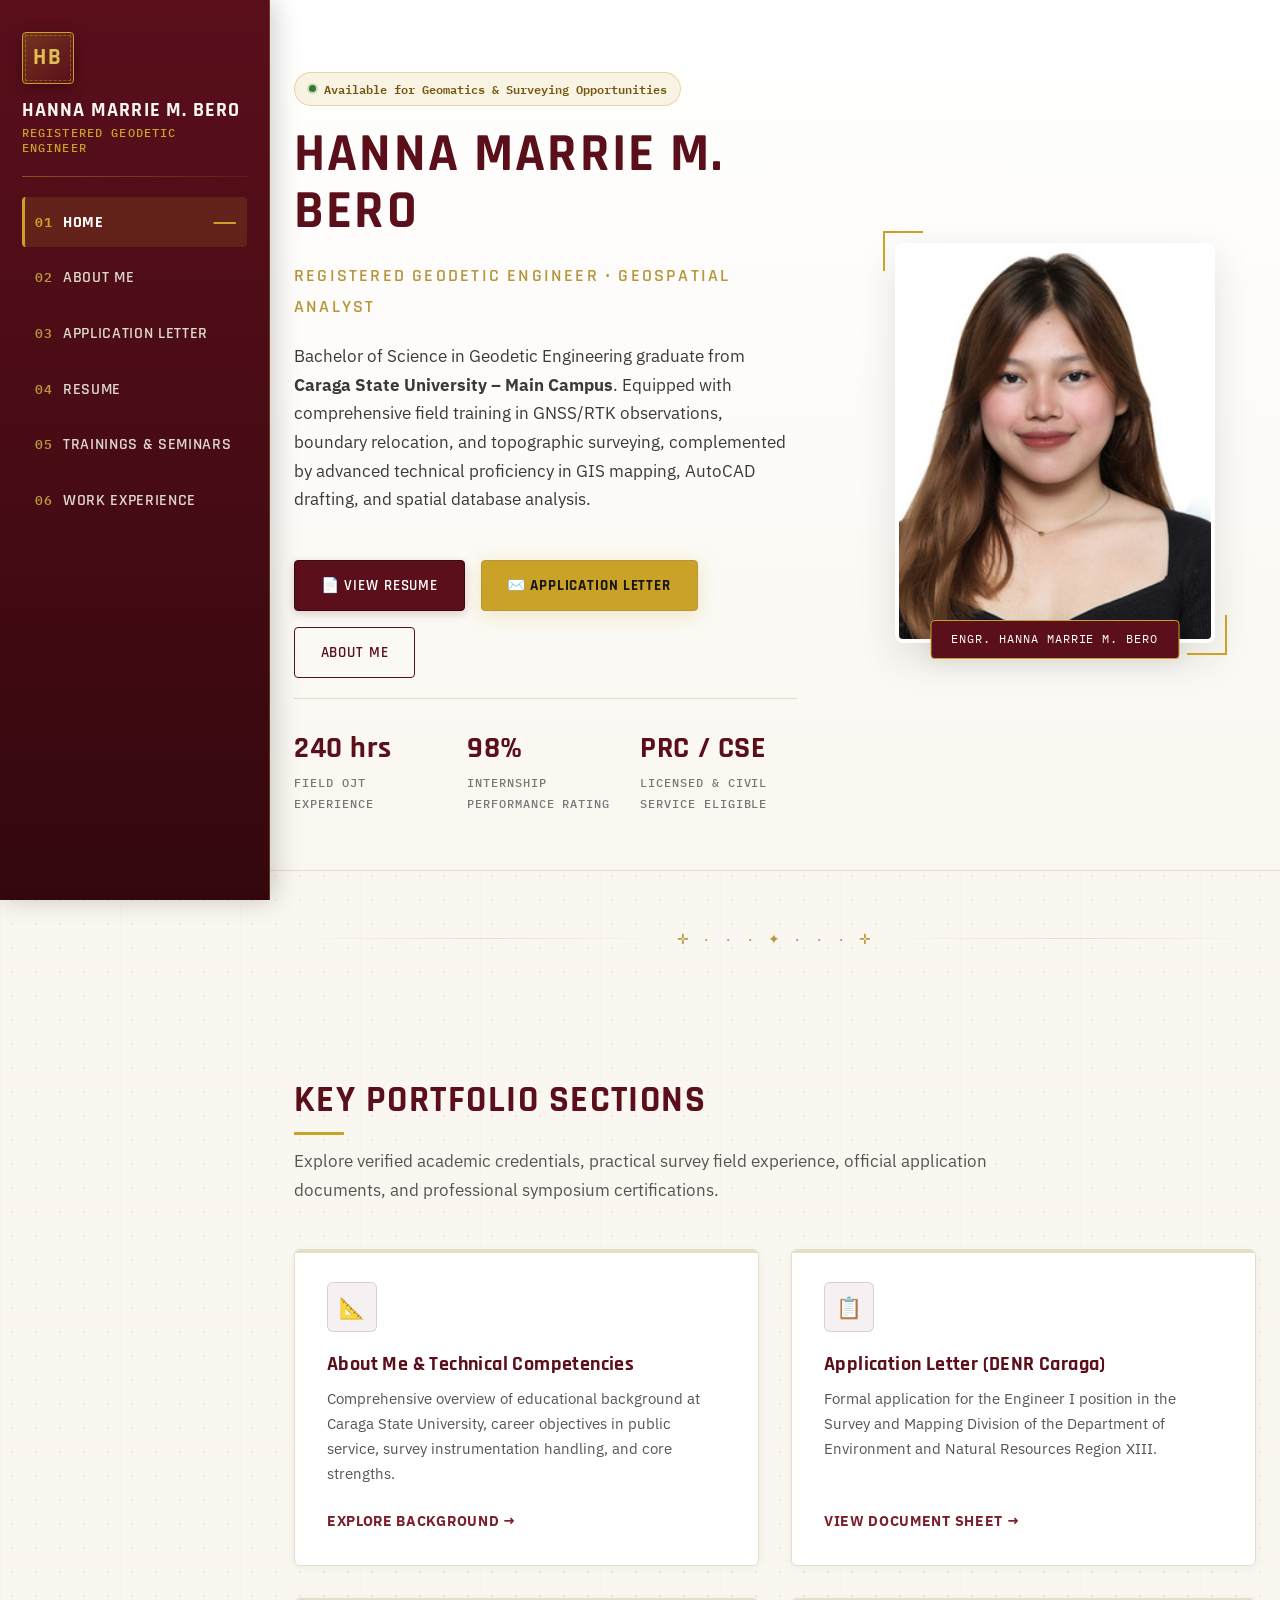
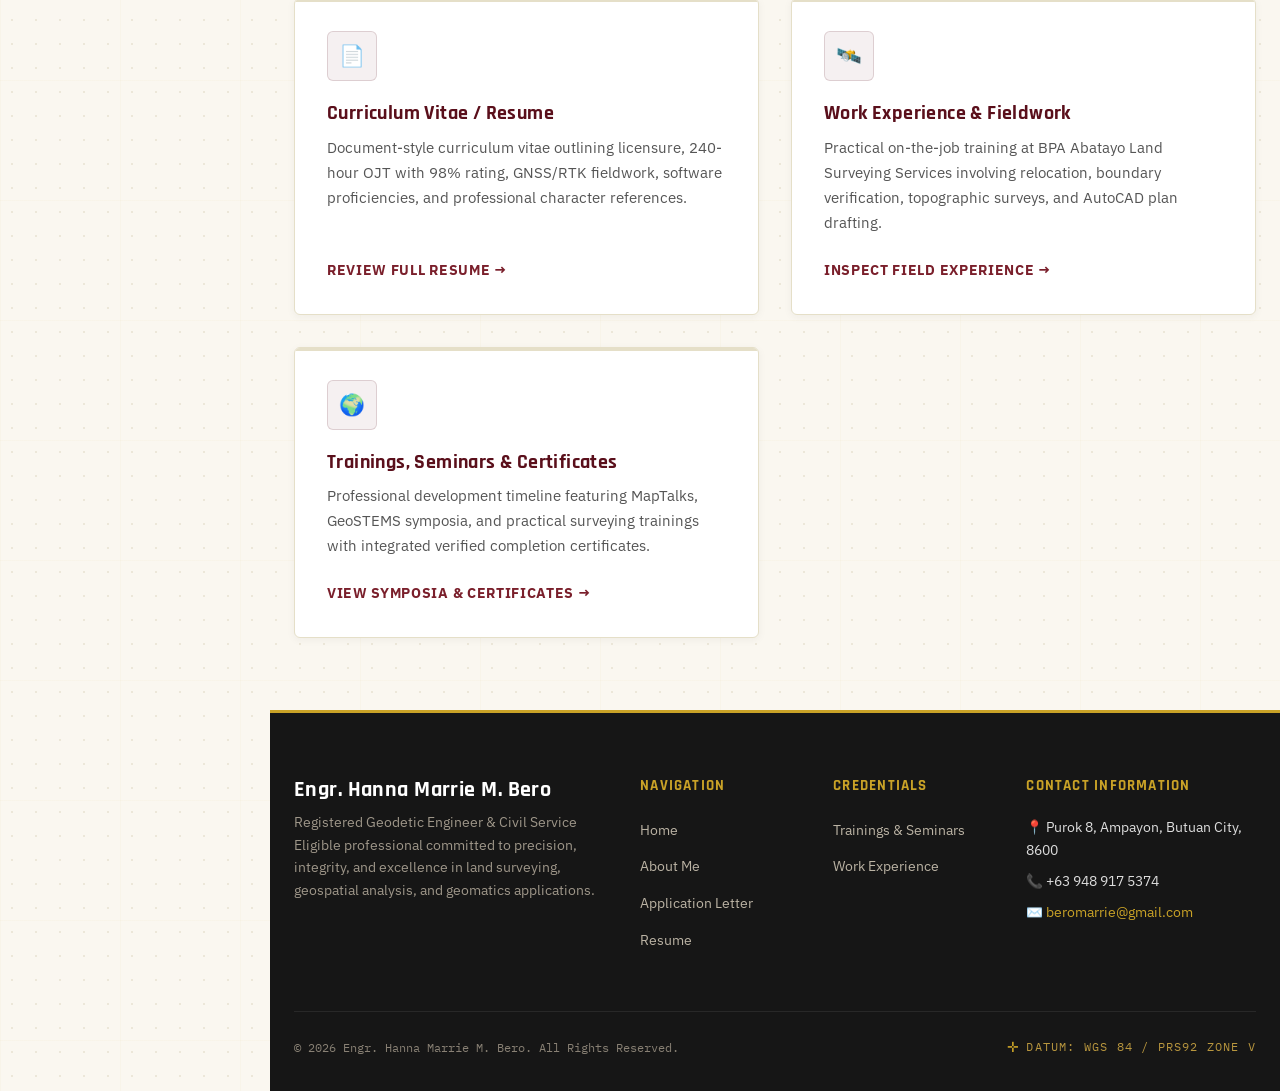
==== commit 60773740: "Add files via upload" ====
--- a/index.html
+++ b/index.html
@@ -69,12 +69,8 @@
         <span class="nav-num">05</span>
         <span class="nav-label">Trainings & Seminars</span>
       </a>
-      <a href="certificates.html" class="sidebar-nav-item">
+      <a href="experience.html" class="sidebar-nav-item">
         <span class="nav-num">06</span>
-        <span class="nav-label">Certificates</span>
-      </a>
-      <a href="experience.html" class="sidebar-nav-item">
-        <span class="nav-num">07</span>
         <span class="nav-label">Work Experience</span>
       </a>
     </nav>
@@ -204,21 +200,11 @@
           <!-- Card 5: Trainings & Seminars -->
           <div class="overview-card">
             <div class="card-icon-box">🌍</div>
-            <h3 class="card-title">Trainings & Seminars</h3>
-            <p class="card-description">
-              Continuous professional development timeline including MapTalks Lecture Series, 2nd & 3rd Geo-Spatial Technologies for Earth Monitoring Symposia (GeoSTEMS).
-            </p>
-            <a href="trainings.html" class="card-link">View Symposia Timeline →</a>
-          </div>
-
-          <!-- Card 6: Certificates -->
-          <div class="overview-card">
-            <div class="card-icon-box">🏆</div>
-            <h3 class="card-title">Certificates & Credentials</h3>
-            <p class="card-description">
-              Interactive high-resolution gallery of verified completion certificates, symposium participation credentials, and professional licensure documentation.
-            </p>
-            <a href="certificates.html" class="card-link">Open Certificate Gallery →</a>
+            <h3 class="card-title">Trainings, Seminars & Certificates</h3>
+            <p class="card-description">
+              Professional development timeline featuring MapTalks, GeoSTEMS symposia, and practical surveying trainings with integrated verified completion certificates.
+            </p>
+            <a href="trainings.html" class="card-link">View Symposia & Certificates →</a>
           </div>
         </div>
       </div>
@@ -250,7 +236,6 @@
           <h4>Credentials</h4>
           <ul class="footer-nav">
             <li><a href="trainings.html">Trainings & Seminars</a></li>
-            <li><a href="certificates.html">Certificates</a></li>
             <li><a href="experience.html">Work Experience</a></li>
           </ul>
         </div>
--- a/assets/css/style.css
+++ b/assets/css/style.css
@@ -1363,6 +1363,159 @@
   flex-wrap: wrap;
 }
 
+/* Integrated Certificate Block within Trainings & Seminars Entries */
+.timeline-cert-section {
+  margin-top: 1.5rem;
+  padding-top: 1.25rem;
+  border-top: 1px dashed var(--color-border);
+}
+
+.timeline-cert-heading {
+  font-family: var(--font-heading);
+  font-size: 0.95rem;
+  font-weight: 700;
+  text-transform: uppercase;
+  letter-spacing: 0.08em;
+  color: var(--color-maroon-deep);
+  margin-bottom: 0.85rem;
+  display: flex;
+  align-items: center;
+  gap: 0.4rem;
+}
+
+.timeline-cert-card {
+  display: flex;
+  gap: 1.25rem;
+  background-color: var(--color-cream-light);
+  border: 1px solid var(--color-border);
+  border-radius: 6px;
+  padding: 1rem 1.25rem;
+  align-items: center;
+  flex-wrap: wrap;
+  transition: var(--transition);
+}
+
+.timeline-cert-card:hover {
+  border-color: var(--color-gold-muted);
+  box-shadow: var(--shadow-sm);
+}
+
+.timeline-cert-preview {
+  position: relative;
+  width: 220px;
+  height: 145px;
+  border-radius: 4px;
+  overflow: hidden;
+  border: 1px solid var(--color-border);
+  box-shadow: var(--shadow-sm);
+  cursor: pointer;
+  background-color: var(--color-charcoal-deep);
+  flex-shrink: 0;
+  transition: var(--transition);
+}
+
+.timeline-cert-preview:hover {
+  border-color: var(--color-gold);
+  box-shadow: var(--shadow-md);
+  transform: translateY(-2px);
+}
+
+.timeline-cert-preview img {
+  width: 100%;
+  height: 100%;
+  object-fit: cover;
+  display: block;
+  transition: transform 0.35s ease;
+}
+
+.timeline-cert-preview:hover img {
+  transform: scale(1.05);
+}
+
+.timeline-cert-preview-overlay {
+  position: absolute;
+  inset: 0;
+  background: rgba(90, 15, 27, 0.45);
+  display: flex;
+  align-items: center;
+  justify-content: center;
+  opacity: 0;
+  transition: opacity 0.2s ease;
+}
+
+.timeline-cert-preview:hover .timeline-cert-preview-overlay {
+  opacity: 1;
+}
+
+.timeline-cert-preview-overlay span {
+  background: var(--color-maroon-deep);
+  color: var(--color-white);
+  border: 1px solid var(--color-gold);
+  font-size: 0.72rem;
+  font-weight: 600;
+  padding: 0.35rem 0.75rem;
+  border-radius: 3px;
+  font-family: var(--font-heading);
+  letter-spacing: 0.05em;
+  text-transform: uppercase;
+  box-shadow: 0 2px 8px rgba(0,0,0,0.3);
+}
+
+.timeline-cert-info-col {
+  flex: 1;
+  min-width: 220px;
+  display: flex;
+  flex-direction: column;
+  gap: 0.75rem;
+}
+
+.timeline-cert-title {
+  font-weight: 700;
+  font-size: 0.98rem;
+  color: var(--color-charcoal-deep);
+  line-height: 1.35;
+}
+
+.timeline-cert-meta {
+  font-size: 0.8rem;
+  color: var(--color-slate);
+  font-family: var(--font-mono);
+}
+
+.timeline-cert-actions {
+  display: flex;
+  gap: 0.6rem;
+  flex-wrap: wrap;
+}
+
+/* Subtle message for trainings without an uploaded certificate */
+.timeline-cert-pending {
+  background-color: var(--color-cream-light);
+  border: 1px dashed var(--color-border);
+  border-radius: 4px;
+  padding: 0.85rem 1.25rem;
+  display: flex;
+  align-items: center;
+  gap: 0.65rem;
+  color: var(--color-slate);
+  font-size: 0.85rem;
+  font-style: italic;
+}
+
+.timeline-cert-pending .pending-icon {
+  font-style: normal;
+  color: var(--color-gold-muted);
+  font-size: 1rem;
+}
+
+@media (max-width: 576px) {
+  .timeline-cert-preview {
+    width: 100%;
+    height: 180px;
+  }
+}
+
+
 /* ==========================================================================
    Certificates Gallery & Lightbox
    ========================================================================== */
